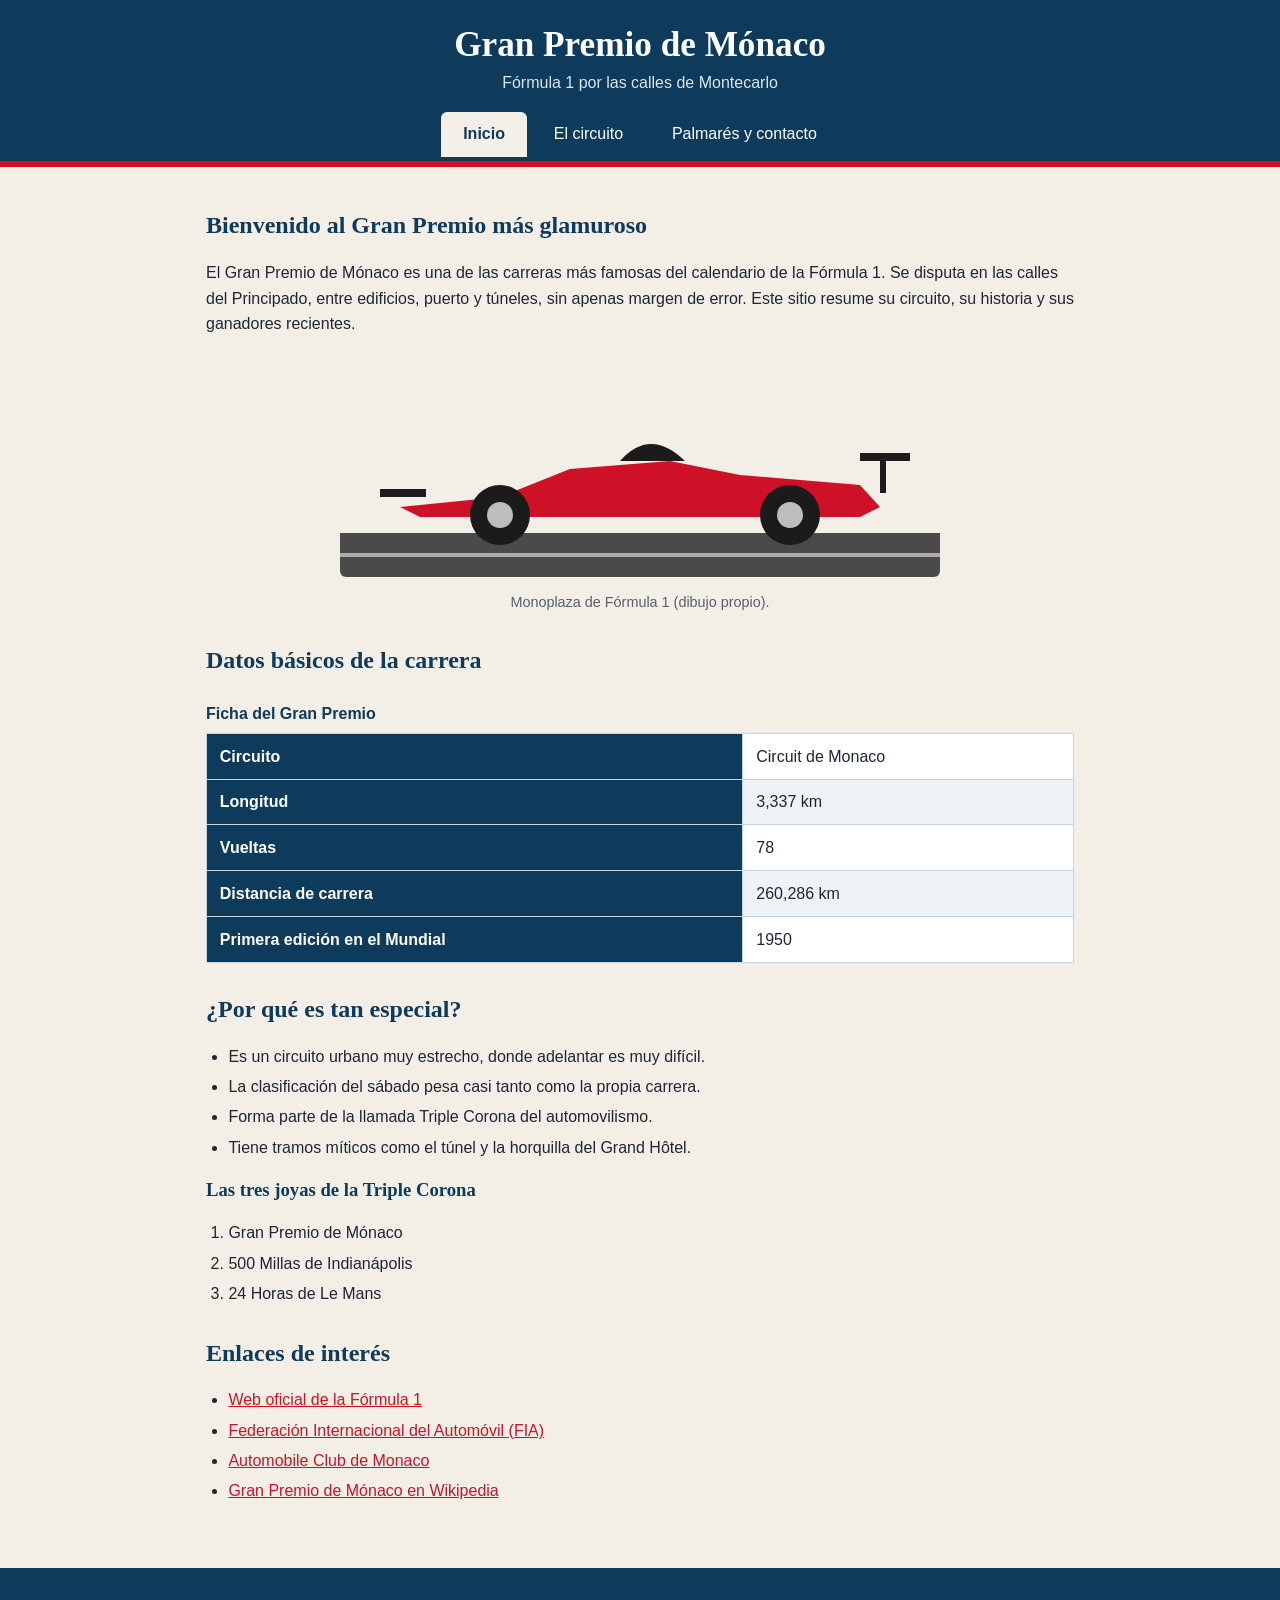
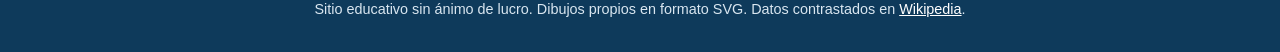
==== index.html @ 20bf0208 "Add files via upload" ====
<!DOCTYPE html>
<html lang="es">
<head>
    <meta charset="UTF-8">
    <meta name="viewport" content="width=device-width, initial-scale=1">
    <title>Inicio | Gran Premio de Mónaco</title>
    <link rel="stylesheet" href="estilos/estilos.css">
</head>
<body>
    <header>
        <h1>Gran Premio de Mónaco</h1>
        <p>Fórmula 1 por las calles de Montecarlo</p>
        <nav aria-label="Menú principal">
            <ul>
                <li><a href="index.html" class="activa">Inicio</a></li>
                <li><a href="circuito.html">El circuito</a></li>
                <li><a href="palmares.html">Palmarés y contacto</a></li>
            </ul>
        </nav>
    </header>
    <main>
        <!-- PÁGINA DE INICIO: presentación del Gran Premio de Mónaco, datos básicos, motivos de su fama y enlaces externos de interés -->
        <section>
            <h2>Bienvenido al Gran Premio más glamuroso</h2>
            <p>El Gran Premio de Mónaco es una de las carreras más famosas del calendario de la Fórmula 1. Se disputa en las calles del Principado, entre edificios, puerto y túneles, sin apenas margen de error. Este sitio resume su circuito, su historia y sus ganadores recientes.</p>
            <figure>
                <img src="imagenes/monoplaza-formula1.svg" width="600" height="220" alt="Dibujo de un monoplaza rojo de Fórmula 1 sobre el asfalto">
                <figcaption>Monoplaza de Fórmula 1 (dibujo propio).</figcaption>
            </figure>
        </section>

        <section>
            <h2>Datos básicos de la carrera</h2>
            <table>
                <caption>Ficha del Gran Premio</caption>
                <tbody>
                    <tr><th scope="row">Circuito</th><td>Circuit de Monaco</td></tr>
                    <tr><th scope="row">Longitud</th><td>3,337 km</td></tr>
                    <tr><th scope="row">Vueltas</th><td>78</td></tr>
                    <tr><th scope="row">Distancia de carrera</th><td>260,286 km</td></tr>
                    <tr><th scope="row">Primera edición en el Mundial</th><td>1950</td></tr>
                </tbody>
            </table>
        </section>

        <section>
            <h2>¿Por qué es tan especial?</h2>
            <ul>
                <li>Es un circuito urbano muy estrecho, donde adelantar es muy difícil.</li>
                <li>La clasificación del sábado pesa casi tanto como la propia carrera.</li>
                <li>Forma parte de la llamada Triple Corona del automovilismo.</li>
                <li>Tiene tramos míticos como el túnel y la horquilla del Grand Hôtel.</li>
            </ul>
            <h3>Las tres joyas de la Triple Corona</h3>
            <ol>
                <li>Gran Premio de Mónaco</li>
                <li>500 Millas de Indianápolis</li>
                <li>24 Horas de Le Mans</li>
            </ol>
        </section>

        <section>
            <h2>Enlaces de interés</h2>
            <ul>
                <li><a href="https://www.formula1.com" target="_blank" rel="noopener">Web oficial de la Fórmula 1</a></li>
                <li><a href="https://www.fia.com" target="_blank" rel="noopener">Federación Internacional del Automóvil (FIA)</a></li>
                <li><a href="https://www.acm.mc" target="_blank" rel="noopener">Automobile Club de Monaco</a></li>
                <li><a href="https://es.wikipedia.org/wiki/Gran_Premio_de_M%C3%B3naco" target="_blank" rel="noopener">Gran Premio de Mónaco en Wikipedia</a></li>
            </ul>
        </section>
    </main>
    <footer>
        <p>Sitio educativo sin ánimo de lucro. Dibujos propios en formato SVG. Datos contrastados en <a href="https://es.wikipedia.org/wiki/Gran_Premio_de_M%C3%B3naco" target="_blank" rel="noopener">Wikipedia</a>.</p>
    </footer>
</body>
</html>
---- estilos/estilos.css ----
/* Hoja de estilos común a todo el sitio: Gran Premio de Mónaco */
:root {
  --azul: #0e3a5b;
  --rojo: #ce1126;
  --arena: #f3efe6;
  --texto: #1d2733;
}
* { box-sizing: border-box; }
body {
  margin: 0;
  font-family: "Trebuchet MS", Verdana, sans-serif;
  line-height: 1.6;
  color: var(--texto);
  background: var(--arena);
}
h1, h2, h3 { font-family: Georgia, "Times New Roman", serif; color: var(--azul); line-height: 1.2; }
header { background: var(--azul); color: #fff; padding: 1.5rem 1rem 0; text-align: center; border-bottom: 6px solid var(--rojo); }
header h1 { color: #fff; margin: 0 0 .25rem; font-size: 2.2rem; }
header p { margin: 0 0 1rem; color: #d9e6f0; }
nav ul { list-style: none; margin: 0; padding: 0; display: flex; justify-content: center; flex-wrap: wrap; gap: .25rem; }
nav a { display: block; padding: .6rem 1.4rem; color: #fff; text-decoration: none; border-radius: 6px 6px 0 0; }
nav a:hover, nav a:focus { background: rgba(255,255,255,.15); }
nav a.activa { background: var(--arena); color: var(--azul); font-weight: bold; }
main { max-width: 900px; margin: 0 auto; padding: 1.5rem 1rem 2rem; }
section { margin-bottom: 2rem; }
figure { margin: 1.25rem 0; text-align: center; }
figure img { max-width: 100%; height: auto; border-radius: 6px; }
figcaption { font-size: .9rem; color: #55606c; margin-top: .4rem; }
a { color: var(--rojo); }
ul, ol { padding-left: 1.4rem; }
li { margin-bottom: .3rem; }
table { width: 100%; border-collapse: collapse; background: #fff; margin: 1rem 0; }
caption { text-align: left; font-weight: bold; padding: .4rem 0; color: var(--azul); }
th, td { padding: .6rem .8rem; border: 1px solid #c9d3dc; text-align: left; }
th { background: var(--azul); color: #fff; }
tbody tr:nth-child(even) { background: #eef3f7; }
/* Formulario alineado con rejilla */
form { background: #fff; border: 1px solid #c9d3dc; border-radius: 8px; padding: 1.25rem; max-width: 560px; }
.campo { display: grid; grid-template-columns: 140px 1fr; gap: .75rem; align-items: start; margin-bottom: .9rem; }
.campo label { font-weight: bold; padding-top: .35rem; }
input[type="text"], input[type="email"], select, textarea { width: 100%; padding: .45rem; border: 1px solid #9fb0bf; border-radius: 4px; font: inherit; }
button { background: var(--rojo); color: #fff; border: 0; padding: .6rem 1.6rem; border-radius: 4px; font: inherit; cursor: pointer; }
button:hover, button:focus { background: #a30d1e; }
footer { background: var(--azul); color: #d9e6f0; text-align: center; padding: 1rem; font-size: .9rem; }
footer a { color: #fff; }
@media (max-width: 560px) { .campo { grid-template-columns: 1fr; gap: .2rem; } header h1 { font-size: 1.7rem; } }
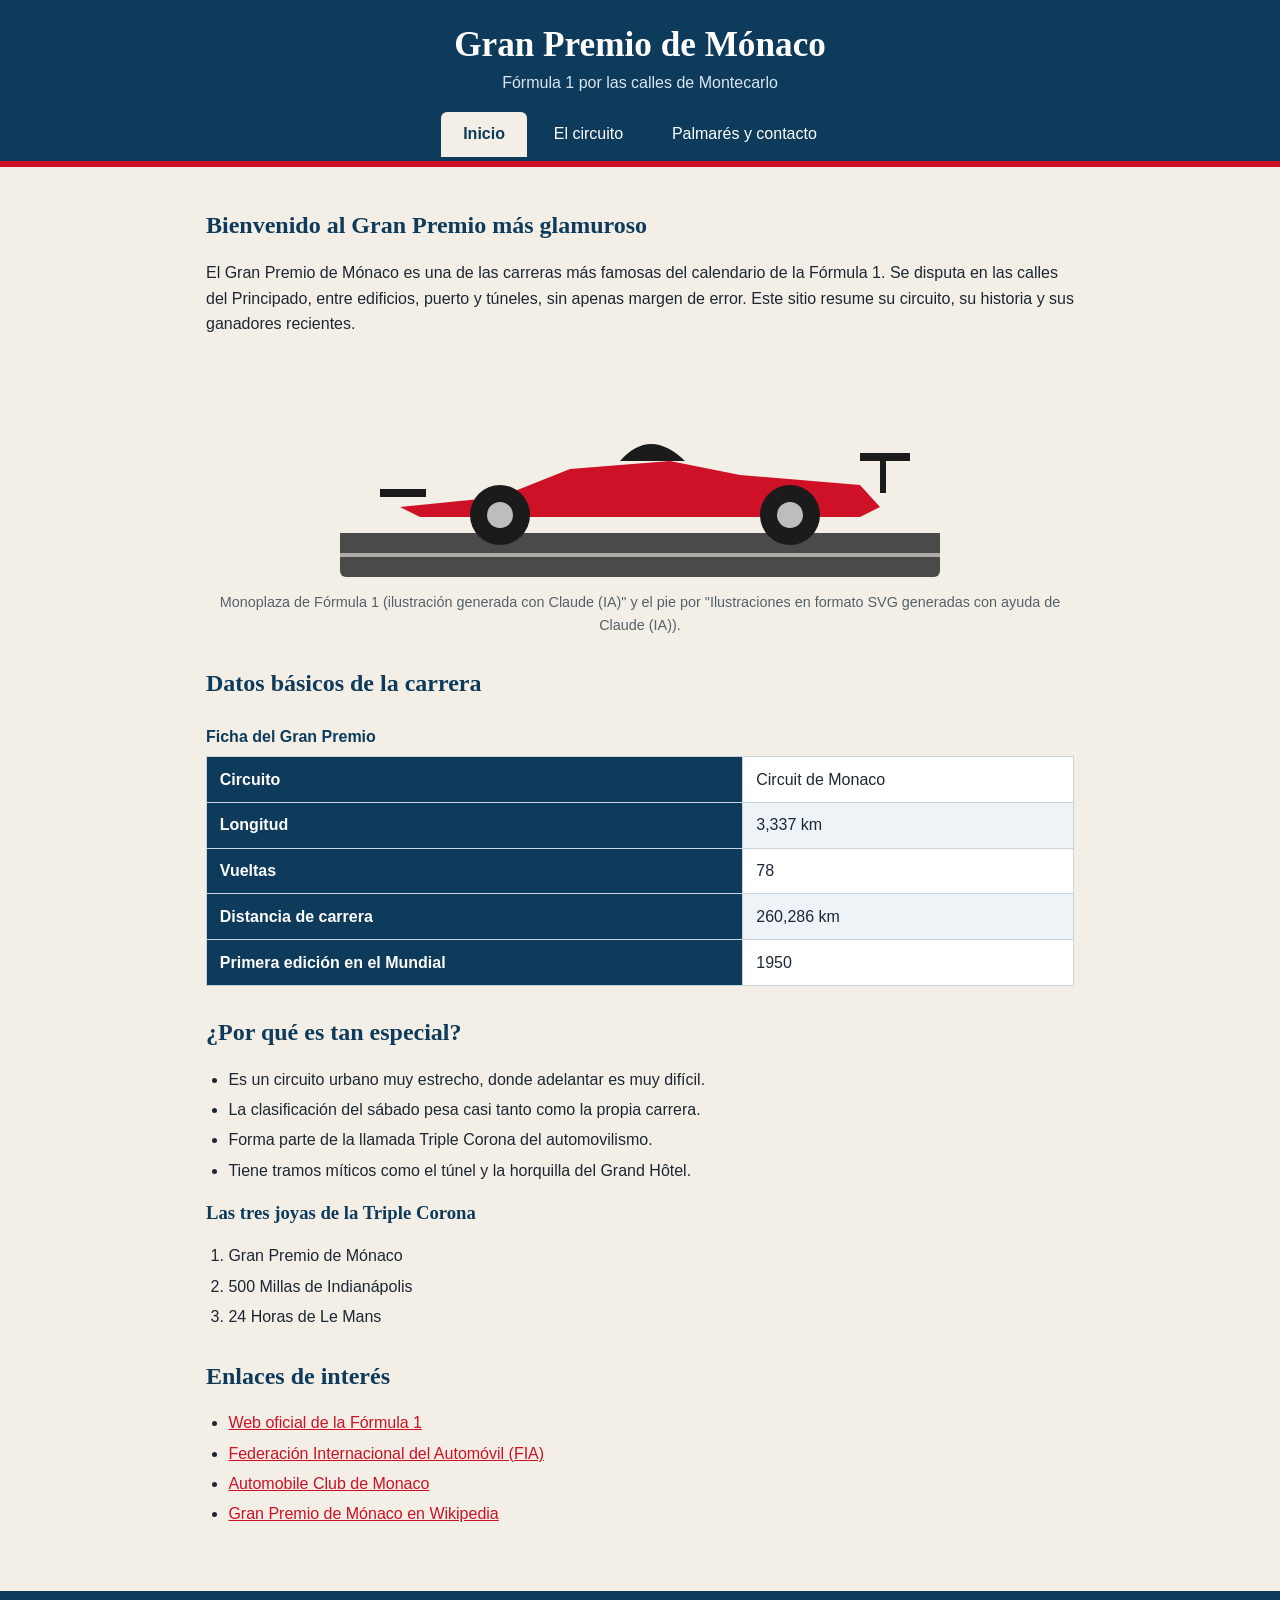
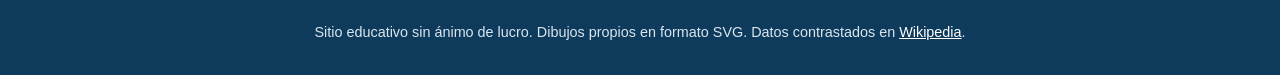
==== commit af793553: "Update figcaption with new attribution details" ====
--- a/index.html
+++ b/index.html
@@ -25,7 +25,7 @@
             <p>El Gran Premio de Mónaco es una de las carreras más famosas del calendario de la Fórmula 1. Se disputa en las calles del Principado, entre edificios, puerto y túneles, sin apenas margen de error. Este sitio resume su circuito, su historia y sus ganadores recientes.</p>
             <figure>
                 <img src="imagenes/monoplaza-formula1.svg" width="600" height="220" alt="Dibujo de un monoplaza rojo de Fórmula 1 sobre el asfalto">
-                <figcaption>Monoplaza de Fórmula 1 (dibujo propio).</figcaption>
+                <figcaption>Monoplaza de Fórmula 1 (ilustración generada con Claude (IA)" y el pie por "Ilustraciones en formato SVG generadas con ayuda de Claude (IA)).</figcaption>
             </figure>
         </section>
 
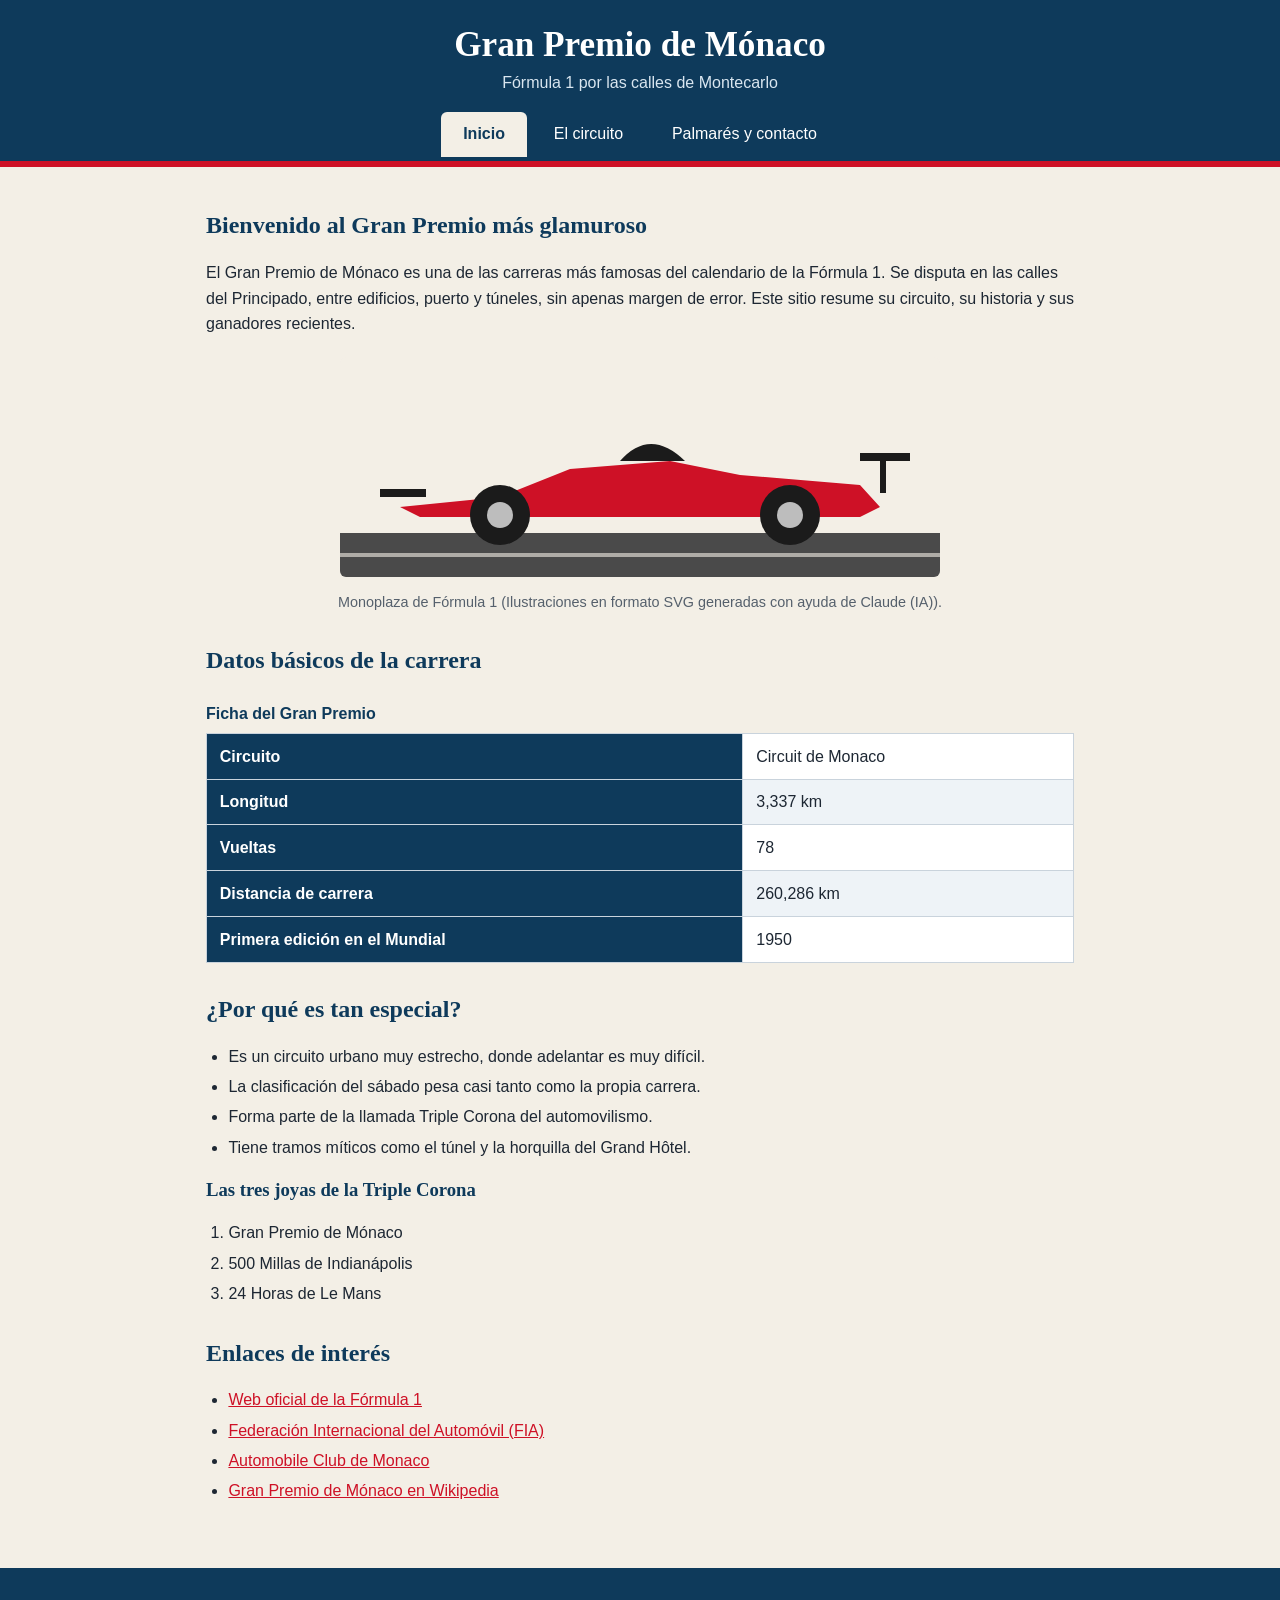
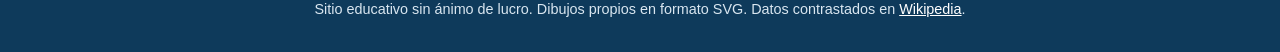
==== commit 5fc98afa: "Update figcaption text for F1 illustration" ====
--- a/index.html
+++ b/index.html
@@ -25,7 +25,7 @@
             <p>El Gran Premio de Mónaco es una de las carreras más famosas del calendario de la Fórmula 1. Se disputa en las calles del Principado, entre edificios, puerto y túneles, sin apenas margen de error. Este sitio resume su circuito, su historia y sus ganadores recientes.</p>
             <figure>
                 <img src="imagenes/monoplaza-formula1.svg" width="600" height="220" alt="Dibujo de un monoplaza rojo de Fórmula 1 sobre el asfalto">
-                <figcaption>Monoplaza de Fórmula 1 (ilustración generada con Claude (IA)" y el pie por "Ilustraciones en formato SVG generadas con ayuda de Claude (IA)).</figcaption>
+                <figcaption>Monoplaza de Fórmula 1 (Ilustraciones en formato SVG generadas con ayuda de Claude (IA)).</figcaption>
             </figure>
         </section>
 
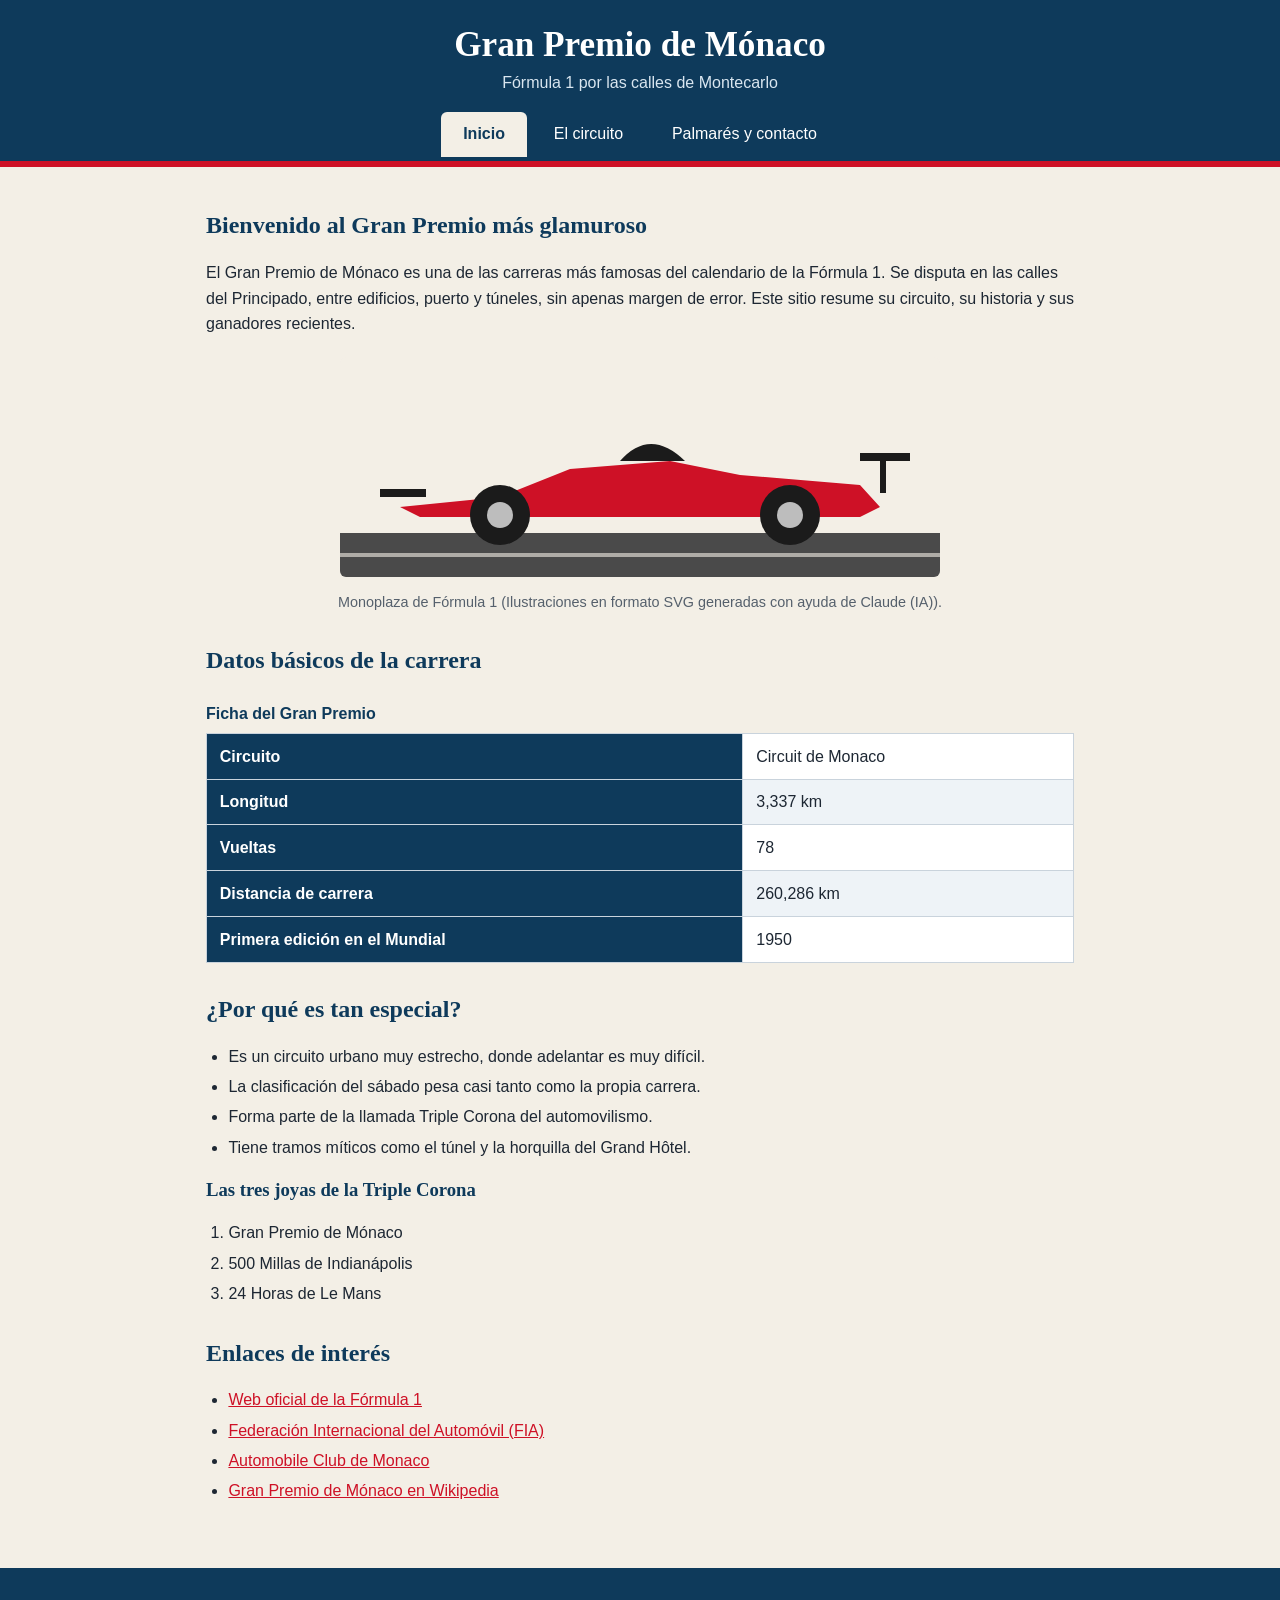
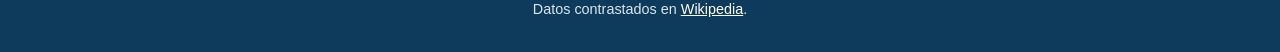
==== commit fa62ce29: "Update footer content in index.html Removed the phrase 'Sitio educativo sin ánimo de lucro. Dibujos " ====
--- a/index.html
+++ b/index.html
@@ -70,7 +70,7 @@
         </section>
     </main>
     <footer>
-        <p>Sitio educativo sin ánimo de lucro. Dibujos propios en formato SVG. Datos contrastados en <a href="https://es.wikipedia.org/wiki/Gran_Premio_de_M%C3%B3naco" target="_blank" rel="noopener">Wikipedia</a>.</p>
+        <p> Datos contrastados en <a href="https://es.wikipedia.org/wiki/Gran_Premio_de_M%C3%B3naco" target="_blank" rel="noopener">Wikipedia</a>.</p>
     </footer>
 </body>
 </html>
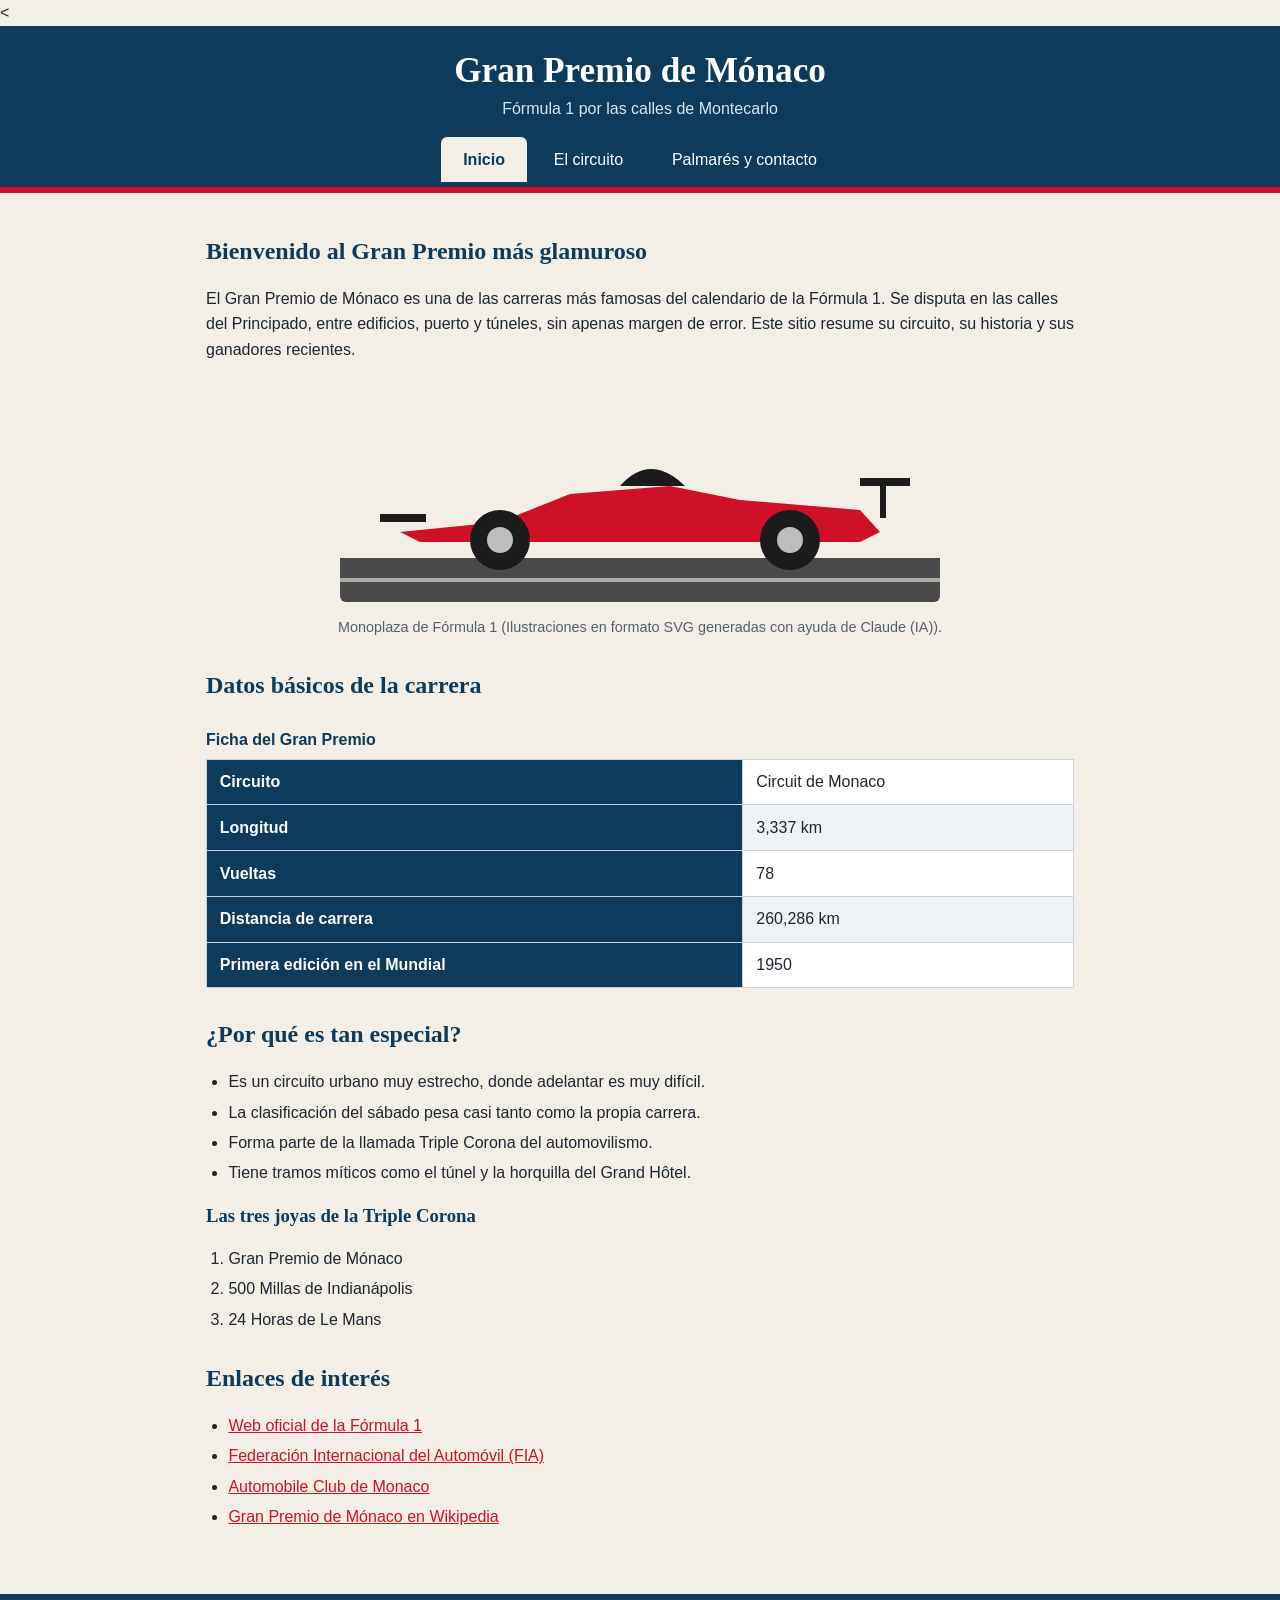
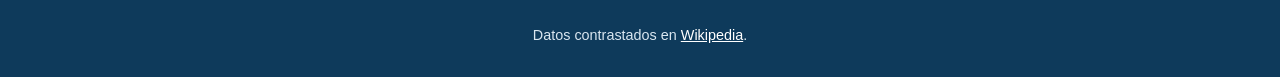
==== commit 04ccd2a3: "Update index.html" ====
--- a/index.html
+++ b/index.html
@@ -5,7 +5,8 @@
     <meta name="viewport" content="width=device-width, initial-scale=1">
     <title>Inicio | Gran Premio de Mónaco</title>
     <link rel="stylesheet" href="estilos/estilos.css">
-</head>
+    <script src="funciones/funciones.js" defer></script>
+<</head>
 <body>
     <header>
         <h1>Gran Premio de Mónaco</h1>
